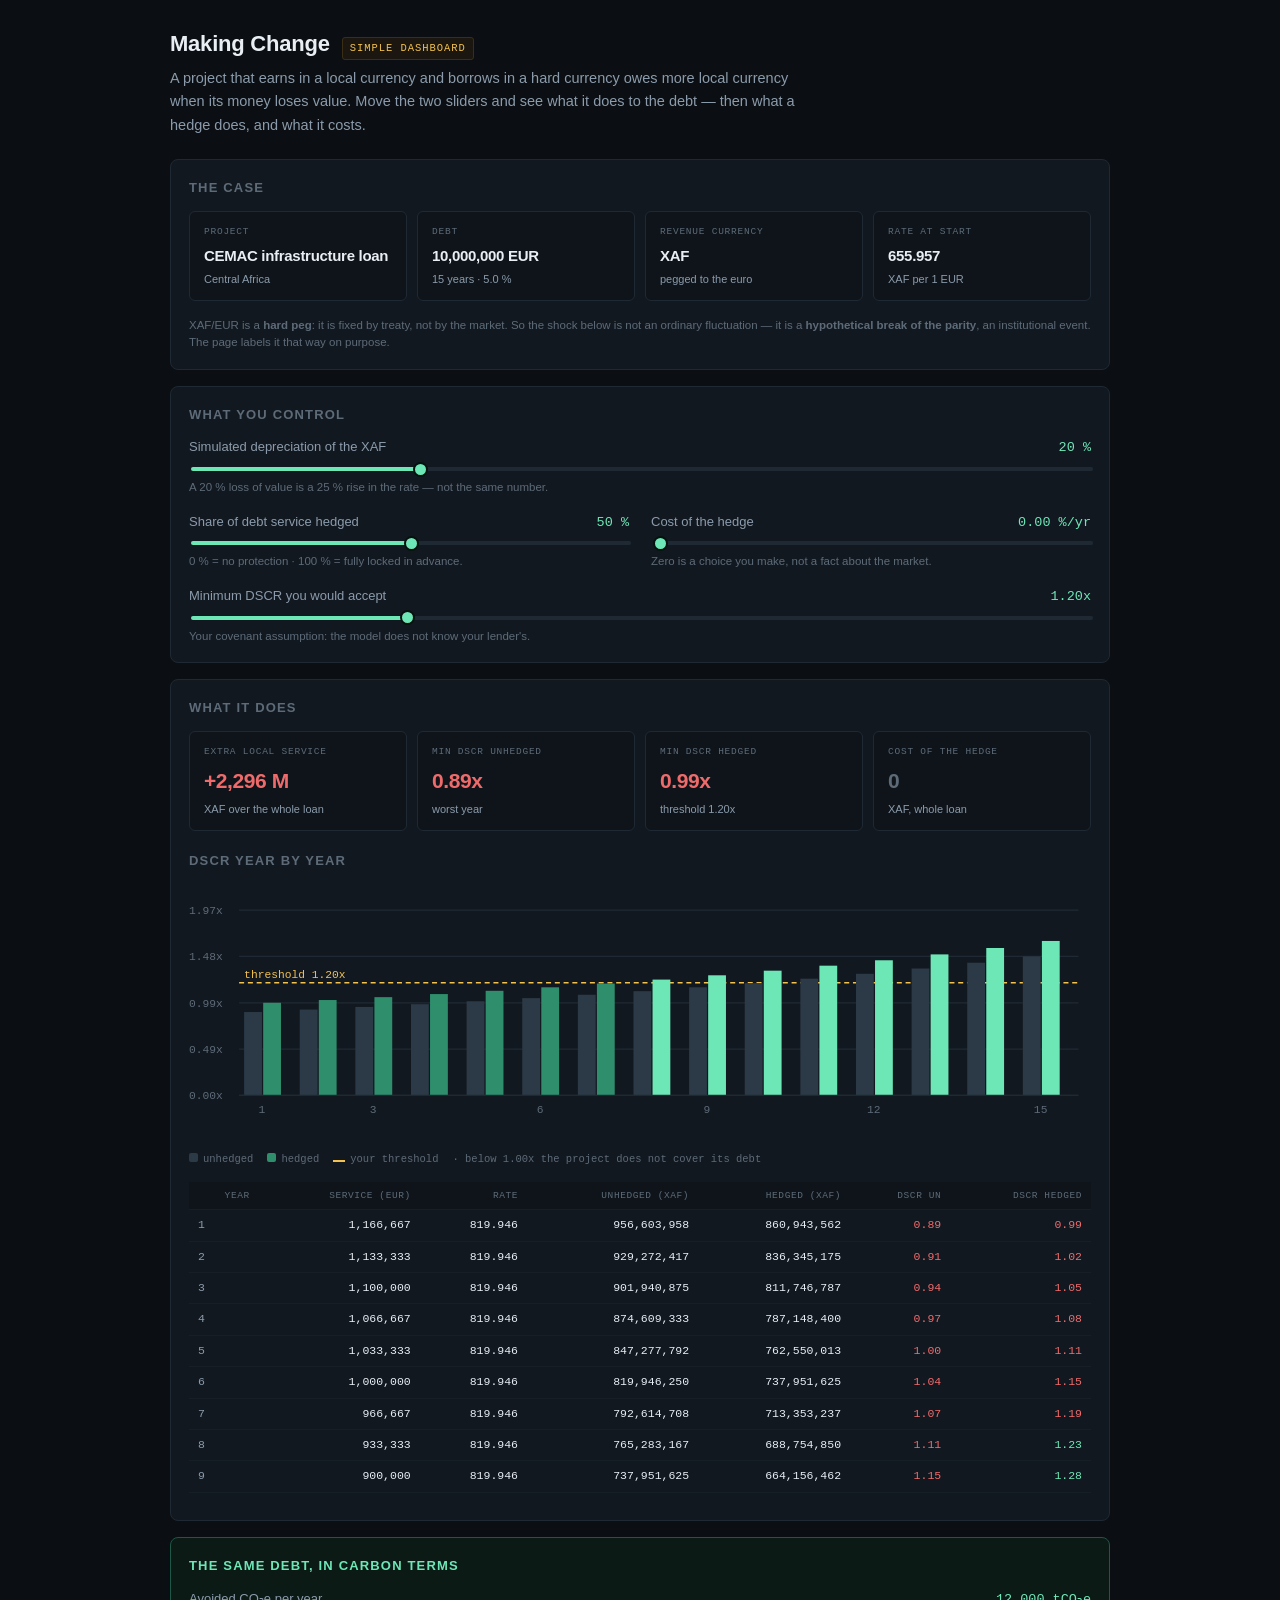
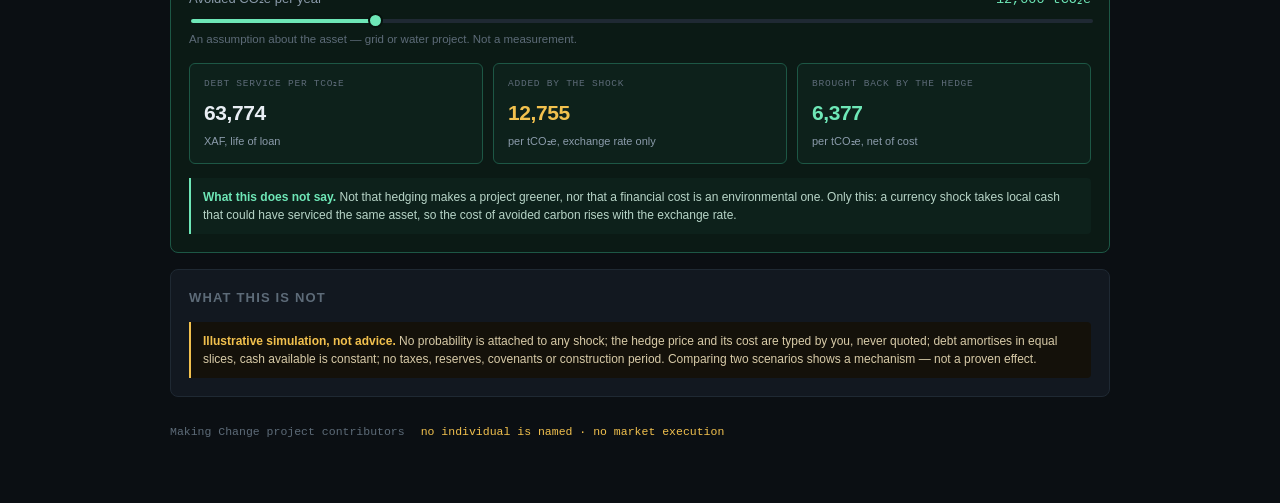
==== simple/index.html @ c2b54c72 "Add one-file HTML dashboard with JS/Python parity tests Co-authored-by: arena-agent <297053741+arena" ====
<!doctype html>
<html lang="en">
<head>
<meta charset="utf-8">
<meta name="viewport" content="width=device-width, initial-scale=1">
<title>Making Change — simple FX dashboard</title>
<style>
  /* One file, no dependency, no build. Dark desk look, mint accent. */
  :root{
    --bg:#0b0f13; --surface:#121820; --line:#1f2933; --ink:#e8eef4;
    --soft:#8b9bab; --dim:#5d6b78; --mint:#6ee7b7; --mint-dim:#2f8f6d;
    --amber:#f2c14e; --red:#ef6b6b; --mono:ui-monospace,SFMono-Regular,Menlo,Consolas,monospace;
  }
  *{box-sizing:border-box}
  body{margin:0;background:var(--bg);color:var(--ink);
    font:15px/1.6 -apple-system,BlinkMacSystemFont,"Segoe UI",Roboto,Helvetica,Arial,sans-serif;
    font-variant-numeric:tabular-nums;padding:26px 18px 60px}
  .wrap{max-width:940px;margin:0 auto}
  header{display:flex;align-items:baseline;gap:12px;flex-wrap:wrap;margin-bottom:6px}
  h1{font-size:22px;margin:0;letter-spacing:-.01em}
  .tag{font-family:var(--mono);font-size:10.5px;letter-spacing:.09em;text-transform:uppercase;
    color:var(--amber);border:1px solid #3a2f14;background:#1b1710;padding:2px 7px;border-radius:3px}
  .lede{color:var(--soft);margin:0 0 22px;max-width:640px;font-size:14.5px}
  h2{font-size:13px;text-transform:uppercase;letter-spacing:.09em;color:var(--dim);
    font-weight:600;margin:0 0 12px}
  .panel{background:var(--surface);border:1px solid var(--line);border-radius:8px;
    padding:18px;margin-bottom:16px}

  /* controls */
  .ctl{display:grid;gap:6px;margin-bottom:16px}
  .ctl .lab{display:flex;justify-content:space-between;align-items:baseline;
    font-size:13px;color:var(--soft)}
  .ctl .val{font-family:var(--mono);color:var(--mint);font-size:13.5px}
  input[type=range]{-webkit-appearance:none;appearance:none;width:100%;height:4px;
    border-radius:9px;background:var(--line);outline:none}
  input[type=range]::-webkit-slider-thumb{-webkit-appearance:none;width:15px;height:15px;
    border-radius:50%;background:var(--mint);border:2px solid #06120d;cursor:pointer}
  input[type=range]::-moz-range-thumb{width:13px;height:13px;border-radius:50%;
    background:var(--mint);border:2px solid #06120d;cursor:pointer}
  .hint{font-size:11.5px;color:var(--dim);line-height:1.45}
  .grid2{display:grid;grid-template-columns:1fr 1fr;gap:0 22px}

  /* kpis */
  .kpis{display:grid;grid-template-columns:repeat(auto-fit,minmax(150px,1fr));gap:10px}
  .kpi{background:#0e141a;border:1px solid var(--line);border-radius:6px;padding:12px 14px}
  .kpi dt{font-family:var(--mono);font-size:9.5px;letter-spacing:.08em;text-transform:uppercase;
    color:var(--dim);margin-bottom:5px}
  .kpi dd{margin:0;font-size:21px;font-weight:600;letter-spacing:-.02em}
  .kpi small{display:block;margin-top:3px;font-size:11px;color:var(--soft)}
  .good{color:var(--mint)} .warn{color:var(--amber)} .bad{color:var(--red)} .mute{color:var(--dim)}

  /* chart */
  .chart{width:100%;height:auto;display:block}
  .chart .gl{stroke:var(--line)}
  .chart .thr{stroke:var(--amber);stroke-width:1.2;stroke-dasharray:4 3}
  .chart .tlab{fill:var(--amber);font-size:9px;font-family:var(--mono)}
  .chart .un{fill:#2c3a47}
  .chart .hg{fill:var(--mint-dim)}
  .chart .hg.hot{fill:var(--mint)}
  .chart .xl{fill:var(--dim);font-size:9px;font-family:var(--mono);text-anchor:middle}
  .chart .yl{fill:var(--dim);font-size:9px;font-family:var(--mono)}
  .legend{display:flex;gap:14px;flex-wrap:wrap;font-family:var(--mono);
    font-size:10.5px;color:var(--dim);margin-top:8px}
  .legend i{display:inline-block;width:9px;height:9px;border-radius:2px;margin-right:5px}
  .legend .i-un{background:#2c3a47}
  .legend .i-hg{background:var(--mint-dim)}
  .legend .i-thr{height:0;width:12px;border-top:2px dashed var(--amber);border-radius:0}

  /* table */
  .scroll{overflow-x:auto}
  table{border-collapse:collapse;width:100%;font-family:var(--mono);font-size:11.5px}
  th,td{padding:6px 9px;text-align:right;border-bottom:1px solid #161e26;white-space:nowrap}
  thead th{font-size:9.5px;letter-spacing:.06em;text-transform:uppercase;color:var(--dim);
    font-weight:500;background:#0e141a}
  tbody th{text-align:left;color:var(--soft);font-weight:400}
  td.ok{color:var(--mint)} td.ko{color:var(--red)}

  /* green block */
  .green{border-color:#1d5745;background:#0b1a15}
  .green h2{color:var(--mint)}
  .green .kpi{background:#0d211b;border-color:#1d5745}
  .note{border-left:2px solid var(--mint);background:#0d211b;color:#b8d5c8;
    padding:10px 12px;border-radius:0 4px 4px 0;font-size:12px;line-height:1.5;margin-top:14px}
  .note strong{color:var(--mint)}
  .warnbox{border-left:2px solid var(--amber);background:#14110a;color:#d8cba8;
    padding:10px 12px;border-radius:0 4px 4px 0;font-size:12px;line-height:1.5;margin-top:14px}
  .warnbox strong{color:var(--amber)}

  /* sim toggle */
  .seg{display:inline-flex;border:1px solid var(--line);border-radius:4px;overflow:hidden;
    margin-bottom:14px}
  .seg button{background:#0e141a;color:var(--soft);border:0;padding:6px 11px;
    font-family:var(--mono);font-size:10.5px;letter-spacing:.05em;cursor:pointer}
  .seg button.on{background:#1d5745;color:var(--mint)}
  .seg button+button{border-left:1px solid var(--line)}

  pre{background:#080b0e;border:1px solid var(--line);border-radius:6px;padding:12px;
    overflow-x:auto;font-family:var(--mono);font-size:11px;color:#c8d4de;margin:12px 0 0}
  footer{color:var(--dim);font-size:11.5px;font-family:var(--mono);margin-top:26px;
    display:flex;gap:16px;flex-wrap:wrap}
  footer .d{color:var(--amber)}
  @media(max-width:640px){.grid2{grid-template-columns:1fr}}
</style>
</head>
<body>
<div class="wrap">

  <header>
    <h1>Making Change</h1>
    <span class="tag">simple dashboard</span>
  </header>
  <p class="lede">
    A project that earns in a local currency and borrows in a hard currency owes
    more local currency when its money loses value. Move the two sliders and see
    what it does to the debt — then what a hedge does, and what it costs.
  </p>

  <!-- ─────────── the case ─────────── -->
  <section class="panel">
    <h2>The case</h2>
    <div class="kpis" style="margin-bottom:16px">
      <div class="kpi"><dt>Project</dt><dd style="font-size:15px">CEMAC infrastructure loan</dd><small>Central Africa</small></div>
      <div class="kpi"><dt>Debt</dt><dd style="font-size:15px">10,000,000 EUR</dd><small id="c-mat">15 years · 5.0 %</small></div>
      <div class="kpi"><dt>Revenue currency</dt><dd style="font-size:15px">XAF</dd><small>pegged to the euro</small></div>
      <div class="kpi"><dt>Rate at start</dt><dd style="font-size:15px">655.957</dd><small>XAF per 1 EUR</small></div>
    </div>
    <p class="hint" style="margin:0">
      XAF/EUR is a <b>hard peg</b>: it is fixed by treaty, not by the market. So the
      shock below is not an ordinary fluctuation — it is a <b>hypothetical break of
      the parity</b>, an institutional event. The page labels it that way on purpose.
    </p>
  </section>

  <!-- ─────────── controls ─────────── -->
  <section class="panel">
    <h2>What you control</h2>

    <div class="ctl">
      <div class="lab">
        <span>Simulated depreciation of the XAF</span>
        <span class="val"><span id="shock-val">20</span> %</span>
      </div>
      <input id="shock" type="range" min="0" max="80" step="1" value="20" aria-label="shock">
      <div class="hint">A 20 % loss of value is a 25 % rise in the rate — not the same number.</div>
    </div>

    <div class="grid2">
      <div class="ctl">
        <div class="lab">
          <span>Share of debt service hedged</span>
          <span class="val"><span id="cov-val">50</span> %</span>
        </div>
        <input id="cov" type="range" min="0" max="100" step="5" value="50" aria-label="coverage">
        <div class="hint">0 % = no protection · 100 % = fully locked in advance.</div>
      </div>

      <div class="ctl">
        <div class="lab">
          <span>Cost of the hedge</span>
          <span class="val"><span id="cost-val">0.00</span> %/yr</span>
        </div>
        <input id="cost" type="range" min="0" max="5" step="0.25" value="0" aria-label="cost">
        <div class="hint">Zero is a choice you make, not a fact about the market.</div>
      </div>
    </div>

    <div class="ctl" style="margin-bottom:0">
      <div class="lab">
        <span>Minimum DSCR you would accept</span>
        <span class="val"><span id="thr-val">1.20</span>x</span>
      </div>
      <input id="thr" type="range" min="0.8" max="2.5" step="0.05" value="1.2" aria-label="threshold">
      <div class="hint">Your covenant assumption: the model does not know your lender's.</div>
    </div>
  </section>

  <!-- ─────────── kpis ─────────── -->
  <section class="panel">
    <h2>What it does</h2>
    <div class="kpis">
      <div class="kpi">
        <dt>Extra local service</dt>
        <dd class="bad" id="k-extra">—</dd>
        <small id="k-extra-sub">XAF over the whole loan</small>
      </div>
      <div class="kpi">
        <dt>Min DSCR unhedged</dt>
        <dd id="k-dscr-un">—</dd>
        <small>worst year</small>
      </div>
      <div class="kpi">
        <dt>Min DSCR hedged</dt>
        <dd id="k-dscr-hg">—</dd>
        <small id="k-dscr-sub">threshold 1.20x</small>
      </div>
      <div class="kpi">
        <dt>Cost of the hedge</dt>
        <dd class="warn" id="k-cost">—</dd>
        <small>XAF, whole loan</small>
      </div>
    </div>

    <div style="margin-top:20px">
      <h2 style="margin-bottom:8px">DSCR year by year</h2>
      <svg class="chart" id="chart" viewBox="0 0 720 210" role="img"
           aria-label="Minimum DSCR per year, hedged and unhedged">
        <g id="chart-inner"></g>
      </svg>
      <div class="legend">
        <span><i class="i-un"></i>unhedged</span>
        <span><i class="i-hg"></i>hedged</span>
        <span><i class="i-thr"></i>your threshold</span>
        <span>· below 1.00x the project does not cover its debt</span>
      </div>
    </div>

    <div class="scroll" style="margin-top:14px;max-height:320px;overflow-y:auto">
      <table id="table">
        <thead><tr>
          <th>Year</th><th>Service (EUR)</th><th>Rate</th>
          <th>Unhedged (XAF)</th><th>Hedged (XAF)</th><th>DSCR un</th><th>DSCR hedged</th>
        </tr></thead>
        <tbody></tbody>
      </table>
    </div>
  </section>

  <!-- ─────────── green ─────────── -->
  <section class="panel green">
    <h2>The same debt, in carbon terms</h2>
    <div class="ctl">
      <div class="lab">
        <span>Avoided CO₂e per year</span>
        <span class="val"><span id="co2-val">12,000</span> tCO₂e</span>
      </div>
      <input id="co2" type="range" min="0" max="60000" step="1000" value="12000" aria-label="co2e">
      <div class="hint">An assumption about the asset — grid or water project. Not a measurement.</div>
    </div>

    <div class="kpis">
      <div class="kpi">
        <dt>Debt service per tCO₂e</dt>
        <dd id="g-service">—</dd>
        <small>XAF, life of loan</small>
      </div>
      <div class="kpi">
        <dt>Added by the shock</dt>
        <dd class="warn" id="g-shock">—</dd>
        <small>per tCO₂e, exchange rate only</small>
      </div>
      <div class="kpi">
        <dt>Brought back by the hedge</dt>
        <dd class="good" id="g-hedge">—</dd>
        <small>per tCO₂e, net of cost</small>
      </div>
    </div>

    <div class="note">
      <strong>What this does not say.</strong> Not that hedging makes a project greener,
      nor that a financial cost is an environmental one. Only this: a currency shock takes
      local cash that could have serviced the same asset, so the cost of avoided carbon
      rises with the exchange rate.
    </div>
  </section>

  <!-- ─────────── limits ─────────── -->
  <section class="panel">
    <h2>What this is not</h2>
    <div class="warnbox">
      <strong>Illustrative simulation, not advice.</strong> No probability is attached to
      any shock; the hedge price and its cost are typed by you, never quoted; debt amortises
      in equal slices, cash available is constant; no taxes, reserves, covenants or
      construction period. Comparing two scenarios shows a mechanism — not a proven effect.
    </div>
  </section>

  <footer>
    <span>Making Change project contributors</span>
    <span class="d">no individual is named · no market execution</span>
  </footer>
</div>

<script>
"use strict";

/* ───────────────────────── the model ─────────────────────────
   Mirrors model.py exactly. Kept in 20 readable lines so a reader can
   check it against the Python engine (tests/test_simple.py asserts parity).
   Rate convention: local units per 1 unit of debt currency. A depreciation d
   means the local currency loses d of its value, so the rate becomes S/(1-d).
   ───────────────────────────────────────────────────────────── */
const CASE = {
  principal: 10e6,     // EUR
  years: 15,
  interest: 0.05,      // per year, on the opening balance
  rate: 655.957,       // XAF per EUR at start
  cfads: 850e6         // XAF available for debt service per year, constant
};

function simulate(shock, coverage, costRate, forward) {
  const rateStressed = CASE.rate / (1 - shock);
  const principalSlice = CASE.principal / CASE.years;
  const rows = [];
  for (let year = 1; year <= CASE.years; year++) {
    const opening = CASE.principal - (year - 1) * principalSlice;
    const interest = opening * CASE.interest;
    const service = principalSlice + interest;          // in EUR
    const uncovered = service * rateStressed;           // XAF
    const cost = service * coverage * forward * costRate;
    const hedged = service * ((1 - coverage) * rateStressed + coverage * forward) + cost;
    rows.push({
      year, service, rateStressed, uncovered, hedged, cost,
      dscrUn: CASE.cfads / uncovered,
      dscrHg: CASE.cfads / hedged
    });
  }
  return rows;
}

/* ───────────────────────── formatting ───────────────────────── */
const fmt = (n, d) => n.toLocaleString("en-US", {minimumFractionDigits: d || 0, maximumFractionDigits: d || 0});
const millions = n => (n / 1e6).toLocaleString("en-US", {maximumFractionDigits: 0}) + " M";
const dscr = n => n.toFixed(2) + "x";

/* ───────────────────────── render ───────────────────────── */
const el = id => document.getElementById(id);

function readInputs() {
  return {
    shock: +el("shock").value / 100,
    coverage: +el("cov").value / 100,
    cost: +el("cost").value / 100,
    threshold: +el("thr").value,
    co2: +el("co2").value
  };
}

function paintRange(input) {
  const min = +input.min, max = +input.max;
  const pct = ((+input.value - min) / (max - min)) * 100;
  input.style.background =
    "linear-gradient(to right,var(--mint) 0%,var(--mint) " + pct +
    "%,var(--line) " + pct + "%,var(--line) 100%)";
}

function render() {
  const i = readInputs();

  // labels
  el("shock-val").textContent = Math.round(i.shock * 100);
  el("cov-val").textContent = Math.round(i.coverage * 100);
  el("cost-val").textContent = (i.cost * 100).toFixed(2);
  el("thr-val").textContent = i.threshold.toFixed(2);
  el("co2-val").textContent = fmt(i.co2);
  document.querySelectorAll("input[type=range]").forEach(paintRange);

  // engine: the explicit hedge is the forward rate at spot (a flat forward,
  // stated in the text below the KPIs)
  const forward = CASE.rate;
  const rows = simulate(i.shock, i.coverage, i.cost, forward);

  const minUn = Math.min(...rows.map(r => r.dscrUn));
  const minHg = Math.min(...rows.map(r => r.dscrHg));
  const serviceUn = rows.reduce((a, r) => a + r.uncovered, 0);
  const serviceHg = rows.reduce((a, r) => a + r.hedged, 0);
  const cost = rows.reduce((a, r) => a + r.cost, 0);
  const noShock = simulate(0, 0, 0, forward).reduce((a, r) => a + r.uncovered, 0);
  const extra = serviceUn - noShock;

  el("k-extra").textContent = "+" + millions(extra);
  el("k-dscr-un").textContent = dscr(minUn);
  el("k-dscr-un").className = minUn < i.threshold ? "bad" : "good";
  el("k-dscr-hg").textContent = dscr(minHg);
  el("k-dscr-hg").className = minHg < i.threshold ? "bad" : "good";
  el("k-dscr-sub").textContent = "threshold " + i.threshold.toFixed(2) + "x";
  el("k-cost").textContent = cost > 0 ? millions(cost) : "0";
  el("k-cost").className = cost > 0 ? "warn" : "mute";

  drawChart(rows, i.threshold);

  // table
  el("table").querySelector("tbody").innerHTML = rows.map(r => `
    <tr>
      <th>${r.year}</th>
      <td>${fmt(r.service)}</td>
      <td>${r.rateStressed.toFixed(3)}</td>
      <td>${fmt(r.uncovered)}</td>
      <td>${fmt(r.hedged)}</td>
      <td class="${r.dscrUn < i.threshold ? "ko" : "ok"}">${r.dscrUn.toFixed(2)}</td>
      <td class="${r.dscrHg < i.threshold ? "ko" : "ok"}">${r.dscrHg.toFixed(2)}</td>
    </tr>`).join("");

  // green
  const totalCo2 = i.co2 * CASE.years;
  el("g-service").textContent = totalCo2 ? fmt(serviceUn / totalCo2) : "—";
  el("g-shock").textContent = totalCo2 ? fmt(extra / totalCo2) : "—";
  const saving = Math.max(serviceUn - serviceHg, 0);
  el("g-hedge").textContent = totalCo2 ? fmt(saving / totalCo2) : "—";
}

/* SVG chart, hand-drawn: two bars per year, plus the threshold line. */
function drawChart(rows, threshold) {
  const W = 720, H = 210, left = 40, base = 172, h = 148;
  const slot = (W - left - 14) / rows.length;
  const values = rows.flatMap(r => [r.dscrUn, r.dscrHg]);
  const max = Math.max(...values, threshold) * 1.2;

  let s = "";
  [0, .25, .5, .75, 1].forEach(f => {
    const y = base - f * h;
    s += `<line class="gl" x1="${left}" x2="${W - 10}" y1="${y}" y2="${y}"/>`;
    s += `<text class="yl" x="0" y="${y + 3}">${(f * max).toFixed(2)}x</text>`;
  });

  const yThr = base - (threshold / max) * h;
  s += `<line class="thr" x1="${left}" x2="${W - 10}" y1="${yThr}" y2="${yThr}"/>`;
  s += `<text class="tlab" x="${left + 4}" y="${yThr - 4}">threshold ${threshold.toFixed(2)}x</text>`;

  rows.forEach((r, idx) => {
    const x = left + 4 + idx * slot;
    const bw = Math.max(slot * 0.32, 5);
    const yUn = base - (r.dscrUn / max) * h;
    const yHg = base - (r.dscrHg / max) * h;
    s += `<rect class="un" x="${x}" y="${yUn}" width="${bw}" height="${base - yUn}"/>`;
    s += `<rect class="hg ${r.dscrHg >= threshold ? "hot" : ""}" x="${x + bw + 1}" y="${yHg}" width="${bw}" height="${base - yHg}"/>`;
    if (idx === 0 || idx === rows.length - 1 || (idx + 1) % 3 === 0) {
      s += `<text class="xl" x="${x + bw}" y="${base + 14}">${r.year}</text>`;
    }
  });
  s += `<line class="gl" x1="${left}" x2="${W - 10}" y1="${base}" y2="${base}"/>`;
  el("chart-inner").innerHTML = s;
}

/* wire the sliders */
["shock", "cov", "cost", "thr", "co2"].forEach(id => {
  el(id).addEventListener("input", render);
});
render();

/* expose the engine for a one-line check in the console or from Node */
if (typeof window !== "undefined") window.mcSimulate = simulate;
</script>
</body>
</html>
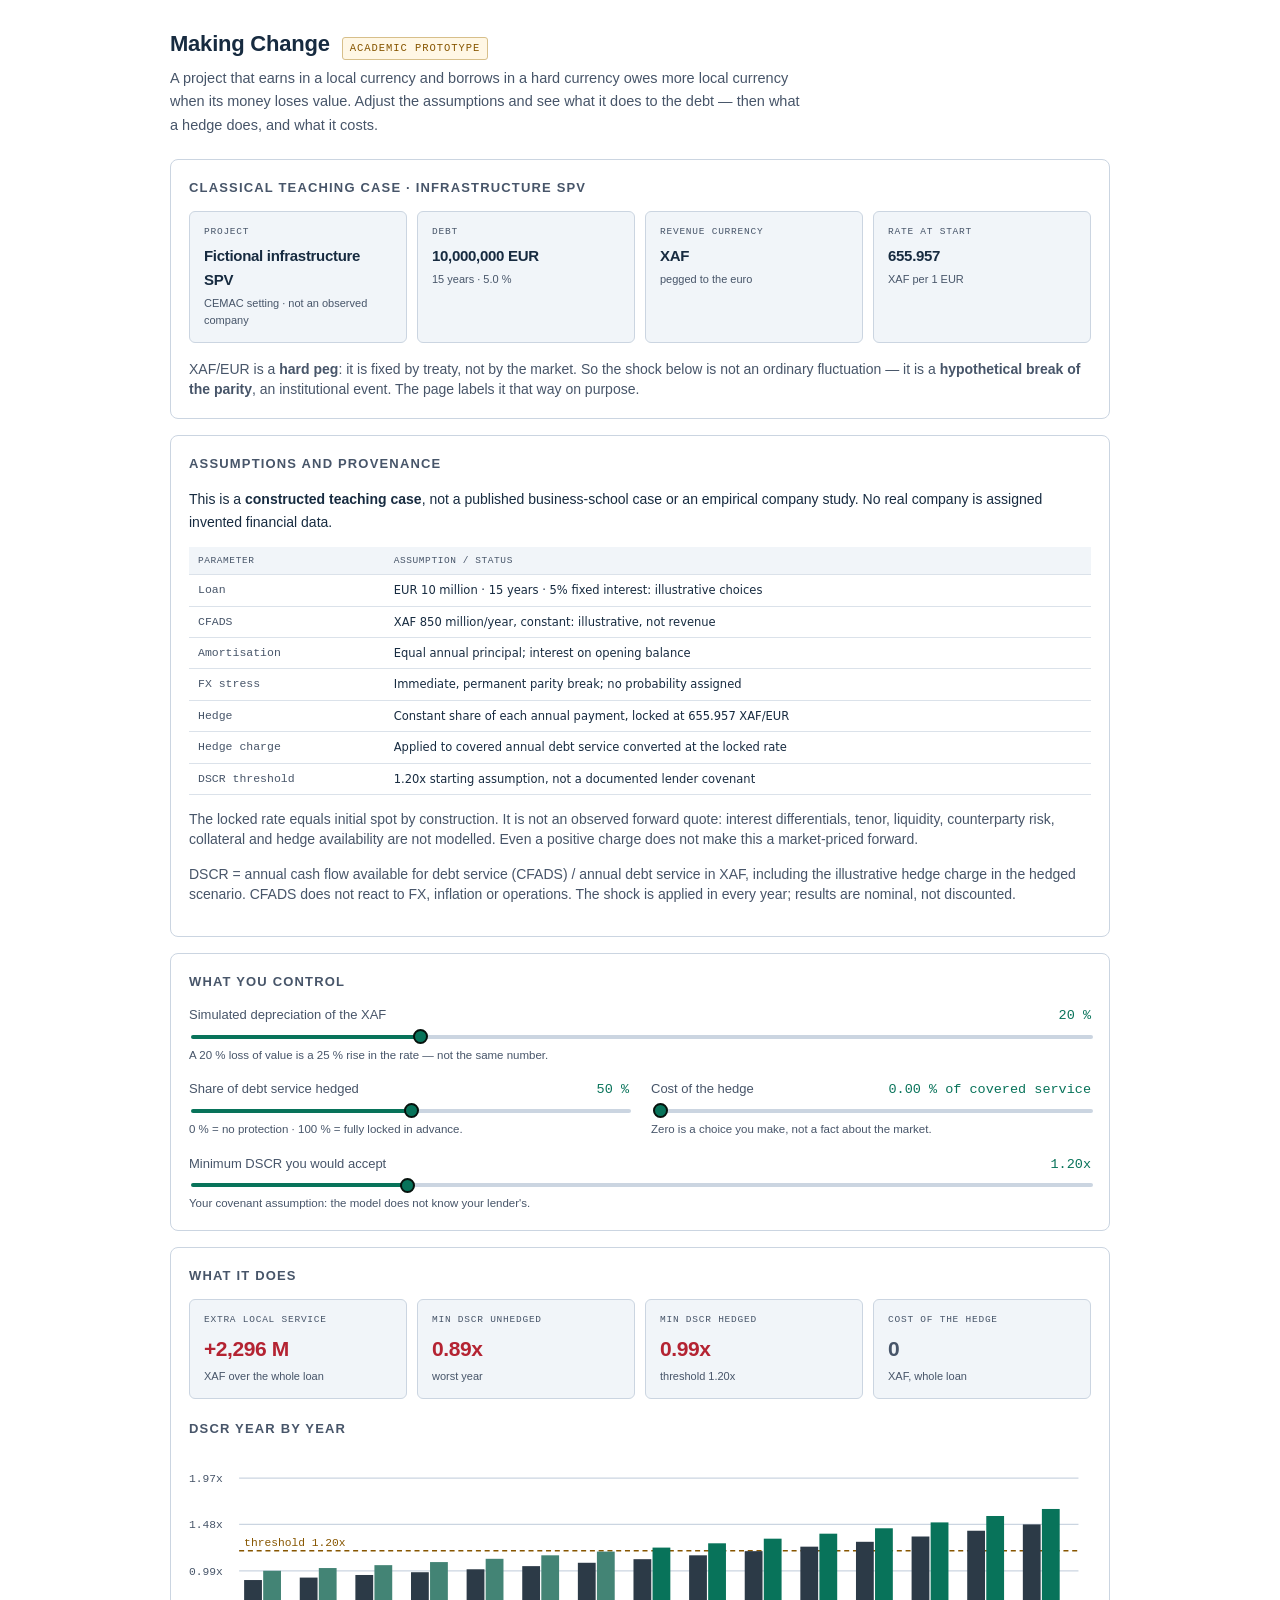
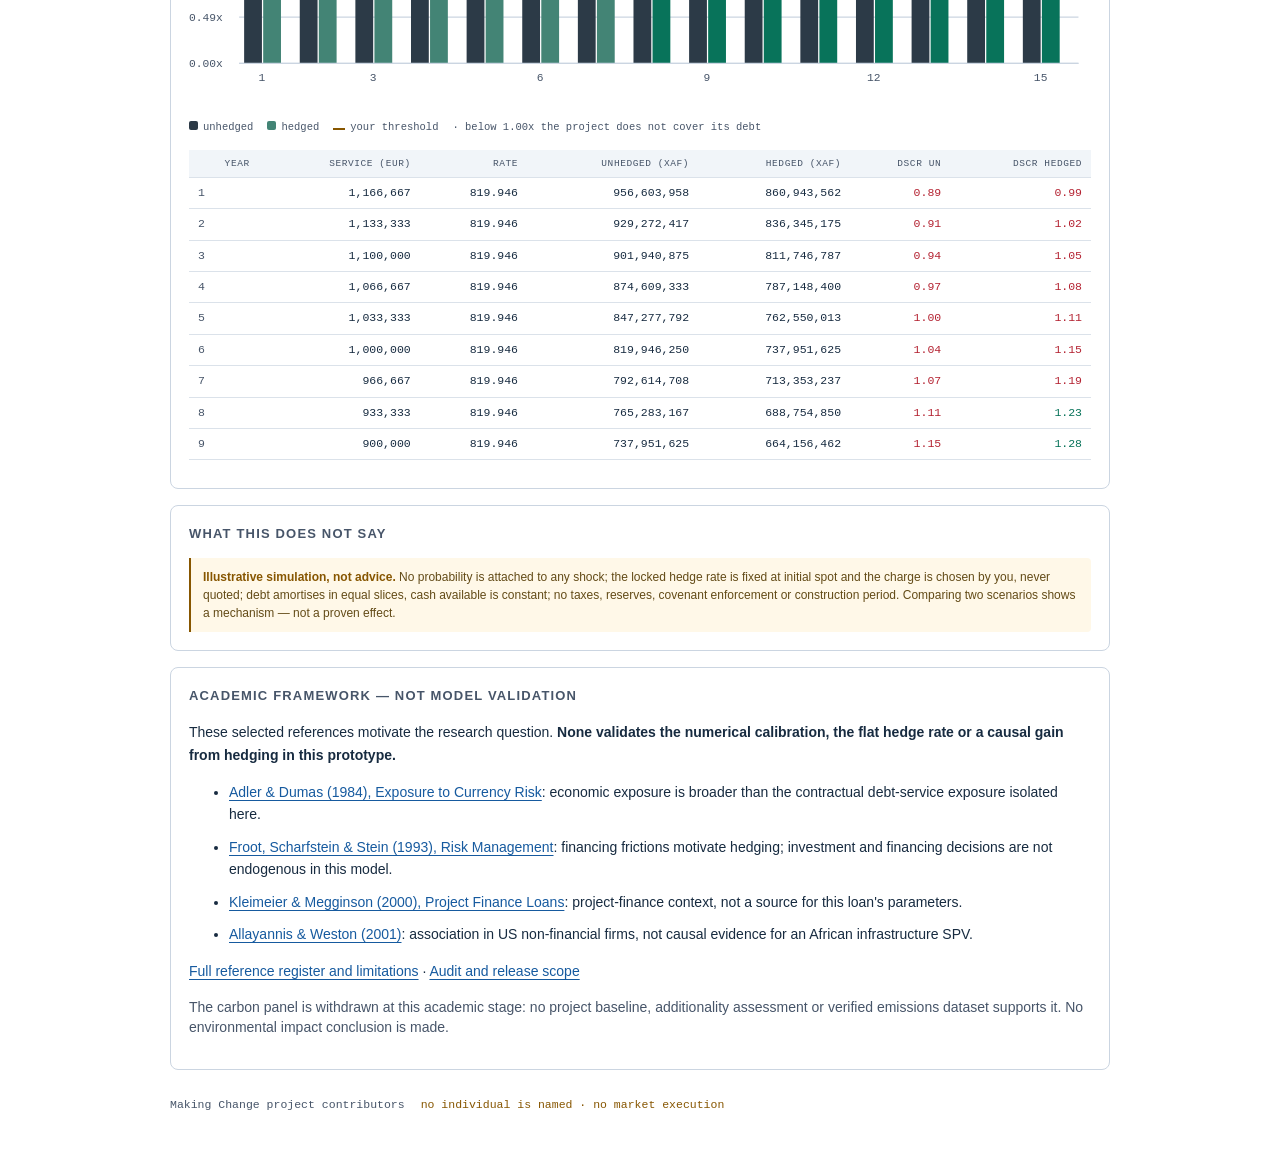
==== commit 7f1564df: "Clarify academic assumptions and adopt white dashboard theme Co-authored-by: arena-agent <297053741+" ====
--- a/simple/index.html
+++ b/simple/index.html
@@ -3,13 +3,13 @@
 <head>
 <meta charset="utf-8">
 <meta name="viewport" content="width=device-width, initial-scale=1">
-<title>Making Change — simple FX dashboard</title>
+<title>Making Change — Academic FX laboratory</title>
 <style>
-  /* One file, no dependency, no build. Dark desk look, mint accent. */
+/* One file, no dependency, no build. White academic interface, restrained teal accent. */
   :root{
-    --bg:#0b0f13; --surface:#121820; --line:#1f2933; --ink:#e8eef4;
-    --soft:#8b9bab; --dim:#5d6b78; --mint:#6ee7b7; --mint-dim:#2f8f6d;
-    --amber:#f2c14e; --red:#ef6b6b; --mono:ui-monospace,SFMono-Regular,Menlo,Consolas,monospace;
+    --bg:#ffffff; --surface:#ffffff; --line:#cbd5e1; --ink:#172b40;
+    --soft:#475569; --dim:#475569; --mint:#08735a; --mint-dim:#438475;
+    --amber:#875600; --red:#b42332; --mono:ui-monospace,SFMono-Regular,Menlo,Consolas,monospace;
   }
   *{box-sizing:border-box}
   body{margin:0;background:var(--bg);color:var(--ink);
@@ -19,7 +19,7 @@
   header{display:flex;align-items:baseline;gap:12px;flex-wrap:wrap;margin-bottom:6px}
   h1{font-size:22px;margin:0;letter-spacing:-.01em}
   .tag{font-family:var(--mono);font-size:10.5px;letter-spacing:.09em;text-transform:uppercase;
-    color:var(--amber);border:1px solid #3a2f14;background:#1b1710;padding:2px 7px;border-radius:3px}
+    color:var(--amber);border:1px solid #d7bf8a;background:#fff7e5;padding:2px 7px;border-radius:3px}
   .lede{color:var(--soft);margin:0 0 22px;max-width:640px;font-size:14.5px}
   h2{font-size:13px;text-transform:uppercase;letter-spacing:.09em;color:var(--dim);
     font-weight:600;margin:0 0 12px}
@@ -42,7 +42,7 @@
 
   /* kpis */
   .kpis{display:grid;grid-template-columns:repeat(auto-fit,minmax(150px,1fr));gap:10px}
-  .kpi{background:#0e141a;border:1px solid var(--line);border-radius:6px;padding:12px 14px}
+  .kpi{background:#f1f5f9;border:1px solid var(--line);border-radius:6px;padding:12px 14px}
   .kpi dt{font-family:var(--mono);font-size:9.5px;letter-spacing:.08em;text-transform:uppercase;
     color:var(--dim);margin-bottom:5px}
   .kpi dd{margin:0;font-size:21px;font-weight:600;letter-spacing:-.02em}
@@ -69,9 +69,9 @@
   /* table */
   .scroll{overflow-x:auto}
   table{border-collapse:collapse;width:100%;font-family:var(--mono);font-size:11.5px}
-  th,td{padding:6px 9px;text-align:right;border-bottom:1px solid #161e26;white-space:nowrap}
+  th,td{padding:6px 9px;text-align:right;border-bottom:1px solid #dbe2ea;white-space:nowrap}
   thead th{font-size:9.5px;letter-spacing:.06em;text-transform:uppercase;color:var(--dim);
-    font-weight:500;background:#0e141a}
+    font-weight:500;background:#f1f5f9}
   tbody th{text-align:left;color:var(--soft);font-weight:400}
   td.ok{color:var(--mint)} td.ko{color:var(--red)}
 
@@ -82,14 +82,14 @@
   .note{border-left:2px solid var(--mint);background:#0d211b;color:#b8d5c8;
     padding:10px 12px;border-radius:0 4px 4px 0;font-size:12px;line-height:1.5;margin-top:14px}
   .note strong{color:var(--mint)}
-  .warnbox{border-left:2px solid var(--amber);background:#14110a;color:#d8cba8;
+  .warnbox{border-left:2px solid var(--amber);background:#fff8e8;color:#634b17;
     padding:10px 12px;border-radius:0 4px 4px 0;font-size:12px;line-height:1.5;margin-top:14px}
   .warnbox strong{color:var(--amber)}
 
   /* sim toggle */
   .seg{display:inline-flex;border:1px solid var(--line);border-radius:4px;overflow:hidden;
     margin-bottom:14px}
-  .seg button{background:#0e141a;color:var(--soft);border:0;padding:6px 11px;
+  .seg button{background:#f1f5f9;color:var(--soft);border:0;padding:6px 11px;
     font-family:var(--mono);font-size:10.5px;letter-spacing:.05em;cursor:pointer}
   .seg button.on{background:#1d5745;color:var(--mint)}
   .seg button+button{border-left:1px solid var(--line)}
@@ -100,6 +100,13 @@
     display:flex;gap:16px;flex-wrap:wrap}
   footer .d{color:var(--amber)}
   @media(max-width:640px){.grid2{grid-template-columns:1fr}}
+
+a{color:#165a9f;text-underline-offset:3px} a:focus-visible,input:focus-visible{outline:3px solid #165a9f;outline-offset:4px}
+.panel p,.panel li{font-size:14px} li{margin-bottom:10px}
+[aria-label="Assumption register"] td{white-space:normal;text-align:left;font-family:system-ui,sans-serif}
+[aria-label="Assumption register"] th{text-align:left;white-space:normal}
+@media print{body{padding:0}.panel{break-inside:avoid}input{display:none}}
+
 </style>
 </head>
 <body>
@@ -107,19 +114,19 @@
 
   <header>
     <h1>Making Change</h1>
-    <span class="tag">simple dashboard</span>
+    <span class="tag">academic prototype</span>
   </header>
   <p class="lede">
     A project that earns in a local currency and borrows in a hard currency owes
-    more local currency when its money loses value. Move the two sliders and see
+    more local currency when its money loses value. Adjust the assumptions and see
     what it does to the debt — then what a hedge does, and what it costs.
   </p>
 
   <!-- ─────────── the case ─────────── -->
   <section class="panel">
-    <h2>The case</h2>
+    <h2>Classical teaching case · infrastructure SPV</h2>
     <div class="kpis" style="margin-bottom:16px">
-      <div class="kpi"><dt>Project</dt><dd style="font-size:15px">CEMAC infrastructure loan</dd><small>Central Africa</small></div>
+      <div class="kpi"><dt>Project</dt><dd style="font-size:15px">Fictional infrastructure SPV</dd><small>CEMAC setting · not an observed company</small></div>
       <div class="kpi"><dt>Debt</dt><dd style="font-size:15px">10,000,000 EUR</dd><small id="c-mat">15 years · 5.0 %</small></div>
       <div class="kpi"><dt>Revenue currency</dt><dd style="font-size:15px">XAF</dd><small>pegged to the euro</small></div>
       <div class="kpi"><dt>Rate at start</dt><dd style="font-size:15px">655.957</dd><small>XAF per 1 EUR</small></div>
@@ -129,6 +136,22 @@
       shock below is not an ordinary fluctuation — it is a <b>hypothetical break of
       the parity</b>, an institutional event. The page labels it that way on purpose.
     </p>
+  </section>
+
+  <section class="panel" aria-labelledby="assumptions-title">
+    <h2 id="assumptions-title">Assumptions and provenance</h2>
+    <p>This is a <strong>constructed teaching case</strong>, not a published business-school case or an empirical company study. No real company is assigned invented financial data.</p>
+    <table aria-label="Assumption register"><thead><tr><th>Parameter</th><th>Assumption / status</th></tr></thead><tbody>
+      <tr><th>Loan</th><td>EUR 10 million · 15 years · 5% fixed interest: illustrative choices</td></tr>
+      <tr><th>CFADS</th><td>XAF 850 million/year, constant: illustrative, not revenue</td></tr>
+      <tr><th>Amortisation</th><td>Equal annual principal; interest on opening balance</td></tr>
+      <tr><th>FX stress</th><td>Immediate, permanent parity break; no probability assigned</td></tr>
+      <tr><th>Hedge</th><td>Constant share of each annual payment, locked at 655.957 XAF/EUR</td></tr>
+      <tr><th>Hedge charge</th><td>Applied to covered annual debt service converted at the locked rate</td></tr>
+      <tr><th>DSCR threshold</th><td>1.20x starting assumption, not a documented lender covenant</td></tr>
+    </tbody></table>
+    <p class="hint">The locked rate equals initial spot by construction. It is not an observed forward quote: interest differentials, tenor, liquidity, counterparty risk, collateral and hedge availability are not modelled. Even a positive charge does not make this a market-priced forward.</p>
+    <p class="hint">DSCR = annual cash flow available for debt service (CFADS) / annual debt service in XAF, including the illustrative hedge charge in the hedged scenario. CFADS does not react to FX, inflation or operations. The shock is applied in every year; results are nominal, not discounted.</p>
   </section>
 
   <!-- ─────────── controls ─────────── -->
@@ -157,7 +180,7 @@
       <div class="ctl">
         <div class="lab">
           <span>Cost of the hedge</span>
-          <span class="val"><span id="cost-val">0.00</span> %/yr</span>
+          <span class="val"><span id="cost-val">0.00</span> % of covered service</span>
         </div>
         <input id="cost" type="range" min="0" max="5" step="0.25" value="0" aria-label="cost">
         <div class="hint">Zero is a choice you make, not a fact about the market.</div>
@@ -225,53 +248,28 @@
     </div>
   </section>
 
-  <!-- ─────────── green ─────────── -->
-  <section class="panel green">
-    <h2>The same debt, in carbon terms</h2>
-    <div class="ctl">
-      <div class="lab">
-        <span>Avoided CO₂e per year</span>
-        <span class="val"><span id="co2-val">12,000</span> tCO₂e</span>
-      </div>
-      <input id="co2" type="range" min="0" max="60000" step="1000" value="12000" aria-label="co2e">
-      <div class="hint">An assumption about the asset — grid or water project. Not a measurement.</div>
-    </div>
-
-    <div class="kpis">
-      <div class="kpi">
-        <dt>Debt service per tCO₂e</dt>
-        <dd id="g-service">—</dd>
-        <small>XAF, life of loan</small>
-      </div>
-      <div class="kpi">
-        <dt>Added by the shock</dt>
-        <dd class="warn" id="g-shock">—</dd>
-        <small>per tCO₂e, exchange rate only</small>
-      </div>
-      <div class="kpi">
-        <dt>Brought back by the hedge</dt>
-        <dd class="good" id="g-hedge">—</dd>
-        <small>per tCO₂e, net of cost</small>
-      </div>
-    </div>
-
-    <div class="note">
-      <strong>What this does not say.</strong> Not that hedging makes a project greener,
-      nor that a financial cost is an environmental one. Only this: a currency shock takes
-      local cash that could have serviced the same asset, so the cost of avoided carbon
-      rises with the exchange rate.
-    </div>
-  </section>
-
   <!-- ─────────── limits ─────────── -->
   <section class="panel">
-    <h2>What this is not</h2>
+    <h2>What this does not say</h2>
     <div class="warnbox">
       <strong>Illustrative simulation, not advice.</strong> No probability is attached to
-      any shock; the hedge price and its cost are typed by you, never quoted; debt amortises
-      in equal slices, cash available is constant; no taxes, reserves, covenants or
+      any shock; the locked hedge rate is fixed at initial spot and the charge is chosen by you, never quoted; debt amortises
+      in equal slices, cash available is constant; no taxes, reserves, covenant enforcement or
       construction period. Comparing two scenarios shows a mechanism — not a proven effect.
     </div>
+  </section>
+
+  <section class="panel" id="references">
+    <h2>Academic framework — not model validation</h2>
+    <p>These selected references motivate the research question. <strong>None validates the numerical calibration, the flat hedge rate or a causal gain from hedging in this prototype.</strong></p>
+    <ul>
+      <li><a href="https://doi.org/10.2307/3665446">Adler &amp; Dumas (1984), Exposure to Currency Risk</a>: economic exposure is broader than the contractual debt-service exposure isolated here.</li>
+      <li><a href="https://doi.org/10.1111/j.1540-6261.1993.tb05123.x">Froot, Scharfstein &amp; Stein (1993), Risk Management</a>: financing frictions motivate hedging; investment and financing decisions are not endogenous in this model.</li>
+      <li><a href="https://doi.org/10.1111/j.1745-6622.2000.tb00043.x">Kleimeier &amp; Megginson (2000), Project Finance Loans</a>: project-finance context, not a source for this loan's parameters.</li>
+      <li><a href="https://doi.org/10.1093/rfs/14.1.243">Allayannis &amp; Weston (2001)</a>: association in US non-financial firms, not causal evidence for an African infrastructure SPV.</li>
+    </ul>
+    <p><a href="../docs/REFERENCES-ACADEMIQUES.md">Full reference register and limitations</a> · <a href="../docs/AUDIT-ACADEMIQUE.md">Audit and release scope</a></p>
+    <p class="hint">The carbon panel is withdrawn at this academic stage: no project baseline, additionality assessment or verified emissions dataset supports it. No environmental impact conclusion is made.</p>
   </section>
 
   <footer>
@@ -279,7 +277,6 @@
     <span class="d">no individual is named · no market execution</span>
   </footer>
 </div>
-
 <script>
 "use strict";
 
@@ -330,8 +327,7 @@
     shock: +el("shock").value / 100,
     coverage: +el("cov").value / 100,
     cost: +el("cost").value / 100,
-    threshold: +el("thr").value,
-    co2: +el("co2").value
+    threshold: +el("thr").value
   };
 }
 
@@ -351,7 +347,6 @@
   el("cov-val").textContent = Math.round(i.coverage * 100);
   el("cost-val").textContent = (i.cost * 100).toFixed(2);
   el("thr-val").textContent = i.threshold.toFixed(2);
-  el("co2-val").textContent = fmt(i.co2);
   document.querySelectorAll("input[type=range]").forEach(paintRange);
 
   // engine: the explicit hedge is the forward rate at spot (a flat forward,
@@ -390,12 +385,7 @@
       <td class="${r.dscrHg < i.threshold ? "ko" : "ok"}">${r.dscrHg.toFixed(2)}</td>
     </tr>`).join("");
 
-  // green
-  const totalCo2 = i.co2 * CASE.years;
-  el("g-service").textContent = totalCo2 ? fmt(serviceUn / totalCo2) : "—";
-  el("g-shock").textContent = totalCo2 ? fmt(extra / totalCo2) : "—";
-  const saving = Math.max(serviceUn - serviceHg, 0);
-  el("g-hedge").textContent = totalCo2 ? fmt(saving / totalCo2) : "—";
+
 }
 
 /* SVG chart, hand-drawn: two bars per year, plus the threshold line. */
@@ -432,13 +422,14 @@
 }
 
 /* wire the sliders */
-["shock", "cov", "cost", "thr", "co2"].forEach(id => {
+["shock", "cov", "cost", "thr"].forEach(id => {
   el(id).addEventListener("input", render);
 });
 render();
 
 /* expose the engine for a one-line check in the console or from Node */
 if (typeof window !== "undefined") window.mcSimulate = simulate;
+
 </script>
 </body>
 </html>
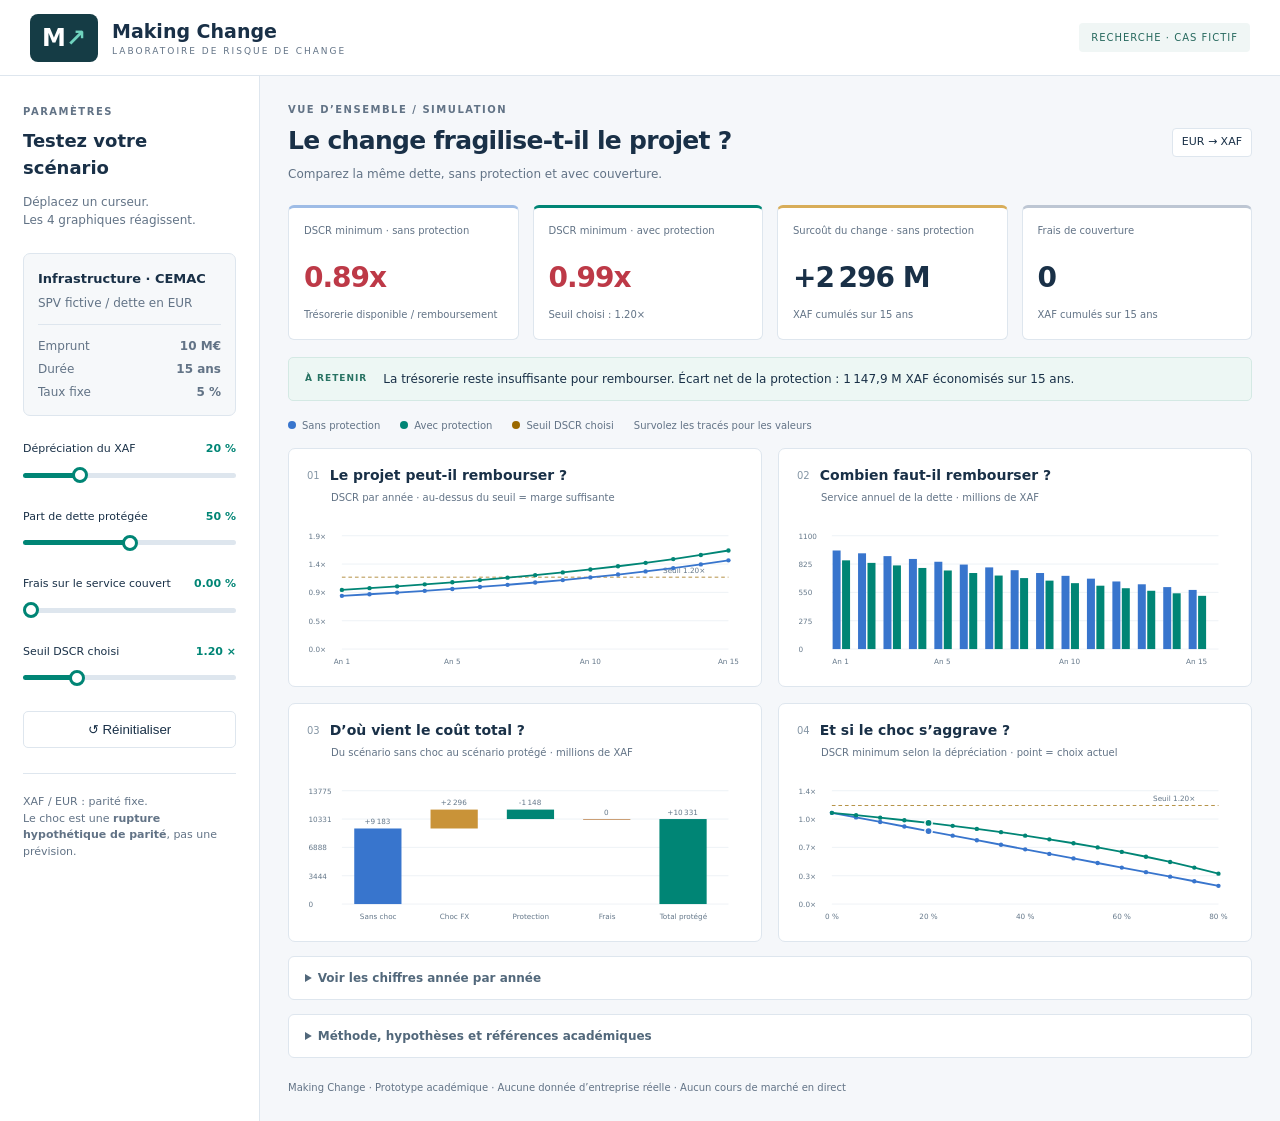
==== commit 64b0315d: "Redesign dashboard as interactive four-chart research report Co-authored-by: arena-agent <297053741+" ====
--- a/simple/index.html
+++ b/simple/index.html
@@ -1,144 +1,15 @@
-<!doctype html>
-<html lang="en">
-<head>
-<meta charset="utf-8">
-<meta name="viewport" content="width=device-width, initial-scale=1">
-<title>Making Change — Academic FX laboratory</title>
-<style>
-/* One file, no dependency, no build. White academic interface, restrained teal accent. */
-  :root{
-    --bg:#ffffff; --surface:#ffffff; --line:#cbd5e1; --ink:#172b40;
-    --soft:#475569; --dim:#475569; --mint:#08735a; --mint-dim:#438475;
-    --amber:#875600; --red:#b42332; --mono:ui-monospace,SFMono-Regular,Menlo,Consolas,monospace;
-  }
-  *{box-sizing:border-box}
-  body{margin:0;background:var(--bg);color:var(--ink);
-    font:15px/1.6 -apple-system,BlinkMacSystemFont,"Segoe UI",Roboto,Helvetica,Arial,sans-serif;
-    font-variant-numeric:tabular-nums;padding:26px 18px 60px}
-  .wrap{max-width:940px;margin:0 auto}
-  header{display:flex;align-items:baseline;gap:12px;flex-wrap:wrap;margin-bottom:6px}
-  h1{font-size:22px;margin:0;letter-spacing:-.01em}
-  .tag{font-family:var(--mono);font-size:10.5px;letter-spacing:.09em;text-transform:uppercase;
-    color:var(--amber);border:1px solid #d7bf8a;background:#fff7e5;padding:2px 7px;border-radius:3px}
-  .lede{color:var(--soft);margin:0 0 22px;max-width:640px;font-size:14.5px}
-  h2{font-size:13px;text-transform:uppercase;letter-spacing:.09em;color:var(--dim);
-    font-weight:600;margin:0 0 12px}
-  .panel{background:var(--surface);border:1px solid var(--line);border-radius:8px;
-    padding:18px;margin-bottom:16px}
-
-  /* controls */
-  .ctl{display:grid;gap:6px;margin-bottom:16px}
-  .ctl .lab{display:flex;justify-content:space-between;align-items:baseline;
-    font-size:13px;color:var(--soft)}
-  .ctl .val{font-family:var(--mono);color:var(--mint);font-size:13.5px}
-  input[type=range]{-webkit-appearance:none;appearance:none;width:100%;height:4px;
-    border-radius:9px;background:var(--line);outline:none}
-  input[type=range]::-webkit-slider-thumb{-webkit-appearance:none;width:15px;height:15px;
-    border-radius:50%;background:var(--mint);border:2px solid #06120d;cursor:pointer}
-  input[type=range]::-moz-range-thumb{width:13px;height:13px;border-radius:50%;
-    background:var(--mint);border:2px solid #06120d;cursor:pointer}
-  .hint{font-size:11.5px;color:var(--dim);line-height:1.45}
-  .grid2{display:grid;grid-template-columns:1fr 1fr;gap:0 22px}
-
-  /* kpis */
-  .kpis{display:grid;grid-template-columns:repeat(auto-fit,minmax(150px,1fr));gap:10px}
-  .kpi{background:#f1f5f9;border:1px solid var(--line);border-radius:6px;padding:12px 14px}
-  .kpi dt{font-family:var(--mono);font-size:9.5px;letter-spacing:.08em;text-transform:uppercase;
-    color:var(--dim);margin-bottom:5px}
-  .kpi dd{margin:0;font-size:21px;font-weight:600;letter-spacing:-.02em}
-  .kpi small{display:block;margin-top:3px;font-size:11px;color:var(--soft)}
-  .good{color:var(--mint)} .warn{color:var(--amber)} .bad{color:var(--red)} .mute{color:var(--dim)}
-
-  /* chart */
-  .chart{width:100%;height:auto;display:block}
-  .chart .gl{stroke:var(--line)}
-  .chart .thr{stroke:var(--amber);stroke-width:1.2;stroke-dasharray:4 3}
-  .chart .tlab{fill:var(--amber);font-size:9px;font-family:var(--mono)}
-  .chart .un{fill:#2c3a47}
-  .chart .hg{fill:var(--mint-dim)}
-  .chart .hg.hot{fill:var(--mint)}
-  .chart .xl{fill:var(--dim);font-size:9px;font-family:var(--mono);text-anchor:middle}
-  .chart .yl{fill:var(--dim);font-size:9px;font-family:var(--mono)}
-  .legend{display:flex;gap:14px;flex-wrap:wrap;font-family:var(--mono);
-    font-size:10.5px;color:var(--dim);margin-top:8px}
-  .legend i{display:inline-block;width:9px;height:9px;border-radius:2px;margin-right:5px}
-  .legend .i-un{background:#2c3a47}
-  .legend .i-hg{background:var(--mint-dim)}
-  .legend .i-thr{height:0;width:12px;border-top:2px dashed var(--amber);border-radius:0}
-
-  /* table */
-  .scroll{overflow-x:auto}
-  table{border-collapse:collapse;width:100%;font-family:var(--mono);font-size:11.5px}
-  th,td{padding:6px 9px;text-align:right;border-bottom:1px solid #dbe2ea;white-space:nowrap}
-  thead th{font-size:9.5px;letter-spacing:.06em;text-transform:uppercase;color:var(--dim);
-    font-weight:500;background:#f1f5f9}
-  tbody th{text-align:left;color:var(--soft);font-weight:400}
-  td.ok{color:var(--mint)} td.ko{color:var(--red)}
-
-  /* green block */
-  .green{border-color:#1d5745;background:#0b1a15}
-  .green h2{color:var(--mint)}
-  .green .kpi{background:#0d211b;border-color:#1d5745}
-  .note{border-left:2px solid var(--mint);background:#0d211b;color:#b8d5c8;
-    padding:10px 12px;border-radius:0 4px 4px 0;font-size:12px;line-height:1.5;margin-top:14px}
-  .note strong{color:var(--mint)}
-  .warnbox{border-left:2px solid var(--amber);background:#fff8e8;color:#634b17;
-    padding:10px 12px;border-radius:0 4px 4px 0;font-size:12px;line-height:1.5;margin-top:14px}
-  .warnbox strong{color:var(--amber)}
-
-  /* sim toggle */
-  .seg{display:inline-flex;border:1px solid var(--line);border-radius:4px;overflow:hidden;
-    margin-bottom:14px}
-  .seg button{background:#f1f5f9;color:var(--soft);border:0;padding:6px 11px;
-    font-family:var(--mono);font-size:10.5px;letter-spacing:.05em;cursor:pointer}
-  .seg button.on{background:#1d5745;color:var(--mint)}
-  .seg button+button{border-left:1px solid var(--line)}
-
-  pre{background:#080b0e;border:1px solid var(--line);border-radius:6px;padding:12px;
-    overflow-x:auto;font-family:var(--mono);font-size:11px;color:#c8d4de;margin:12px 0 0}
-  footer{color:var(--dim);font-size:11.5px;font-family:var(--mono);margin-top:26px;
-    display:flex;gap:16px;flex-wrap:wrap}
-  footer .d{color:var(--amber)}
-  @media(max-width:640px){.grid2{grid-template-columns:1fr}}
-
-a{color:#165a9f;text-underline-offset:3px} a:focus-visible,input:focus-visible{outline:3px solid #165a9f;outline-offset:4px}
-.panel p,.panel li{font-size:14px} li{margin-bottom:10px}
-[aria-label="Assumption register"] td{white-space:normal;text-align:left;font-family:system-ui,sans-serif}
-[aria-label="Assumption register"] th{text-align:left;white-space:normal}
-@media print{body{padding:0}.panel{break-inside:avoid}input{display:none}}
-
-</style>
-</head>
-<body>
-<div class="wrap">
-
-  <header>
-    <h1>Making Change</h1>
-    <span class="tag">academic prototype</span>
-  </header>
-  <p class="lede">
-    A project that earns in a local currency and borrows in a hard currency owes
-    more local currency when its money loses value. Adjust the assumptions and see
-    what it does to the debt — then what a hedge does, and what it costs.
-  </p>
-
-  <!-- ─────────── the case ─────────── -->
-  <section class="panel">
-    <h2>Classical teaching case · infrastructure SPV</h2>
-    <div class="kpis" style="margin-bottom:16px">
-      <div class="kpi"><dt>Project</dt><dd style="font-size:15px">Fictional infrastructure SPV</dd><small>CEMAC setting · not an observed company</small></div>
-      <div class="kpi"><dt>Debt</dt><dd style="font-size:15px">10,000,000 EUR</dd><small id="c-mat">15 years · 5.0 %</small></div>
-      <div class="kpi"><dt>Revenue currency</dt><dd style="font-size:15px">XAF</dd><small>pegged to the euro</small></div>
-      <div class="kpi"><dt>Rate at start</dt><dd style="font-size:15px">655.957</dd><small>XAF per 1 EUR</small></div>
-    </div>
-    <p class="hint" style="margin:0">
-      XAF/EUR is a <b>hard peg</b>: it is fixed by treaty, not by the market. So the
-      shock below is not an ordinary fluctuation — it is a <b>hypothetical break of
-      the parity</b>, an institutional event. The page labels it that way on purpose.
-    </p>
-  </section>
-
-  <section class="panel" aria-labelledby="assumptions-title">
+<!doctype html><html lang="fr"><head><meta charset="utf-8"><meta name="viewport" content="width=device-width, initial-scale=1"><title>Making Change — Risque de change</title><style>
+:root{--ink:#193047;--soft:#627386;--line:#dee6ee;--mint:#008575;--blue:#3875cd;--amber:#9b6900;--red:#bd3947}*{box-sizing:border-box}body{margin:0;background:#f5f7fa;color:var(--ink);font:14px/1.5 system-ui,-apple-system,Segoe UI,sans-serif;font-variant-numeric:tabular-nums}header{height:76px;background:white;border-bottom:1px solid var(--line);display:flex;align-items:center;gap:14px;padding:0 30px}.brand{text-decoration:none;background:#153c45;color:white;padding:6px 12px;font-size:24px;font-weight:750;border-radius:8px}.brand span{color:#70d3be}header strong{font-size:19px}.subtitle{display:block;font-size:9px;letter-spacing:2px;color:var(--soft)}.badge{margin-left:auto;font-size:10px;letter-spacing:1px;background:#f0f6f5;color:#27695e;padding:7px 12px;border-radius:4px}.layout{display:grid;grid-template-columns:260px minmax(0,1fr);max-width:1700px;margin:auto}aside{background:white;border-right:1px solid var(--line);padding:28px 23px}aside h2{font-size:18px;margin:8px 0}aside p{font-size:12px;color:var(--soft)}.eyebrow{font-size:10px;letter-spacing:1.5px;font-weight:700;color:var(--soft)}.case{background:#f6f8fa;border:1px solid var(--line);padding:14px;border-radius:7px;margin:24px 0}.case>b{font-size:13px}.case span{display:flex;justify-content:space-between;font-size:12px;color:var(--soft);margin-top:5px}hr{border:0;border-top:1px solid var(--line);margin:12px 0}.control{display:block;margin:25px 0}.control>span{display:flex;justify-content:space-between;font-size:11px;gap:5px}.control b{color:var(--mint);white-space:nowrap}input[type=range]{appearance:none;width:100%;height:5px;border-radius:10px;margin:15px 0 0;cursor:pointer}input::-webkit-slider-thumb{appearance:none;width:16px;height:16px;background:white;border:3px solid var(--mint);border-radius:50%}input::-moz-range-thumb{width:12px;height:12px;background:white;border:3px solid var(--mint);border-radius:50%}button{width:100%;background:white;border:1px solid var(--line);border-radius:5px;padding:10px;color:var(--ink);cursor:pointer}.aside-note{font-size:11px;color:var(--soft);border-top:1px solid var(--line);padding-top:20px;margin-top:25px}main{padding:26px 28px;min-width:0}.heading{display:flex;align-items:center;justify-content:space-between;margin-bottom:22px}h1{font-size:25px;letter-spacing:-.7px;margin:5px 0}.heading p{margin:0;color:var(--soft);font-size:12px}.unit{border:1px solid var(--line);padding:5px 9px;border-radius:4px;font-size:11px;white-space:nowrap;background:white}.kpis{display:grid;grid-template-columns:repeat(4,minmax(0,1fr));gap:14px}.kpi{border:1px solid var(--line);border-top:3px solid #9ebce6;background:white;padding:15px;border-radius:6px}.kpi:nth-child(2){border-top-color:var(--mint)}.kpi:nth-child(3){border-top-color:#d8ad59}.kpi:nth-child(4){border-top-color:#bdc6d3}.kpi>span{font-size:10px;color:var(--soft);display:block;min-height:30px}.kpi strong{font-size:28px;display:block;letter-spacing:-1px;margin:4px 0}.kpi small{font-size:10px;color:var(--soft)}.good{color:var(--mint)}.bad{color:var(--red)}.warn{color:var(--amber)}.takeaway{display:flex;gap:16px;align-items:center;padding:12px 16px;border:1px solid #d4e9e4;background:#edf7f4;border-radius:5px;margin:17px 0;font-size:12px}.takeaway b{font-size:9px;letter-spacing:1px;white-space:nowrap;color:#287363}.legend{display:flex;gap:20px;font-size:10px;color:var(--soft);margin:15px 0;flex-wrap:wrap}.key:before{content:'';display:inline-block;width:8px;height:8px;border-radius:50%;margin-right:6px}.blue:before{background:var(--blue)}.teal:before{background:var(--mint)}.amber:before{background:var(--amber)}.charts{display:grid;grid-template-columns:1fr 1fr;gap:16px}.visual{background:white;border:1px solid var(--line);border-radius:7px;padding:16px 18px 8px;min-width:0}.chart-title{display:flex;align-items:center;gap:10px}.chart-title>span{font-size:10px;color:#8596a5}.visual h2{font-size:14px;margin:0;font-weight:650}.visual p{font-size:10px;color:var(--soft);margin:4px 0 6px 24px}.chart{display:block;width:100%;height:auto;overflow:visible}.chart text{font:10px system-ui;fill:#65788a}.chart .gl{stroke:#e8eef3}.chart .thr{stroke:var(--amber);stroke-dasharray:5 4}.chart circle,.chart rect{cursor:help}.chart .un{fill:var(--blue)}.chart .hg{fill:var(--mint)}details{margin-top:14px;background:white;border:1px solid var(--line);border-radius:6px;padding:12px 16px;font-size:12px}summary{cursor:pointer;font-weight:600;color:#52687b}details .panel{margin-top:18px}details h2{font-size:14px}a{color:#2963a7}.scroll{overflow:auto;max-height:350px}table{width:100%;border-collapse:collapse;font-size:11px;margin-top:12px}th,td{text-align:right;white-space:nowrap;padding:8px;border-bottom:1px solid var(--line)}th:first-child{text-align:left}details .panel td{white-space:normal}footer{font-size:10px;color:var(--soft);padding-top:22px}:focus-visible{outline:3px solid #3875cd;outline-offset:4px}@media(min-width:1500px){main{padding:30px 40px}.visual{padding:20px}}@media(max-width:1100px){.layout{grid-template-columns:220px minmax(0,1fr)}main{padding:20px}.kpis{grid-template-columns:1fr 1fr}.kpi>span{min-height:0}.charts{grid-template-columns:1fr}}@media(max-width:650px){header{padding:0 16px}.badge{display:none}.layout{display:block}aside{border:0;padding:18px}.case{margin:12px 0}.control{margin:14px 0}aside p,.aside-note{display:none}h1{font-size:22px}.unit{display:none}main{padding:16px}.takeaway{align-items:flex-start}.kpi strong{font-size:24px}}@media print{aside,button{display:none}.layout{display:block}.charts{grid-template-columns:1fr 1fr}.visual{break-inside:avoid}}
+
+</style></head><body>
+<header><a class="brand" href="./">M<span>↗</span></a><div><strong>Making Change</strong><span class="subtitle">LABORATOIRE DE RISQUE DE CHANGE</span></div><span class="badge">RECHERCHE · CAS FICTIF</span></header>
+<div class="layout"><aside><div class="eyebrow">PARAMÈTRES</div><h2>Testez votre scénario</h2><p>Déplacez un curseur.<br>Les 4 graphiques réagissent.</p><div class="case"><b>Infrastructure · CEMAC</b><span>SPV fictive / dette en EUR</span><hr><span>Emprunt <b>10 M€</b></span><span>Durée <b>15 ans</b></span><span>Taux fixe <b>5 %</b></span></div><label class="control" for="shock"><span>Dépréciation du XAF<b><span id="shock-val">20</span> %</b></span><input id="shock" type="range" min="0" max="80" step="1" value="20"></label><label class="control" for="cov"><span>Part de dette protégée<b><span id="cov-val">50</span> %</b></span><input id="cov" type="range" min="0" max="100" step="5" value="50"></label><label class="control" for="cost"><span>Frais sur le service couvert<b><span id="cost-val">0</span> %</b></span><input id="cost" type="range" min="0" max="5" step="0.25" value="0"></label><label class="control" for="thr"><span>Seuil DSCR choisi<b><span id="thr-val">1.2</span> ×</b></span><input id="thr" type="range" min="0.8" max="2.5" step="0.05" value="1.2"></label><button id="reset" type="button">↺ Réinitialiser</button><div class="aside-note">XAF / EUR : parité fixe.<br>Le choc est une <b>rupture hypothétique de parité</b>, pas une prévision.</div></aside>
+<main><div class="heading"><div><div class="eyebrow">VUE D’ENSEMBLE / SIMULATION</div><h1>Le change fragilise-t-il le projet ?</h1><p>Comparez la même dette, sans protection et avec couverture.</p></div><span class="unit">EUR → XAF</span></div>
+<div class="kpis"><div class="kpi"><span>DSCR minimum · sans protection</span><strong id="k-dscr-un">—</strong><small>Trésorerie disponible / remboursement</small></div><div class="kpi"><span>DSCR minimum · avec protection</span><strong id="k-dscr-hg">—</strong><small id="k-dscr-sub">—</small></div><div class="kpi"><span>Surcoût du change · sans protection</span><strong id="k-extra">—</strong><small>XAF cumulés sur 15 ans</small></div><div class="kpi"><span>Frais de couverture</span><strong id="k-cost">—</strong><small>XAF cumulés sur 15 ans</small></div></div>
+<div class="takeaway" role="status" aria-live="polite"><b>À RETENIR</b><span id="insight">—</span></div>
+<div class="legend"><span class="key blue">Sans protection</span><span class="key teal">Avec protection</span><span class="key amber">Seuil DSCR choisi</span><span>Survolez les tracés pour les valeurs</span></div><div class="charts"><section class="visual"><div class="chart-title"><span>01</span><h2>Le projet peut-il rembourser ?</h2></div><p>DSCR par année · au-dessus du seuil = marge suffisante</p><svg class="chart" viewBox="0 0 600 230" role="img" aria-label="Le projet peut-il rembourser ?"><g id="chart-inner"></g></svg></section><section class="visual"><div class="chart-title"><span>02</span><h2>Combien faut-il rembourser ?</h2></div><p>Service annuel de la dette · millions de XAF</p><svg class="chart" viewBox="0 0 600 230" role="img" aria-label="Combien faut-il rembourser ?"><g id="service-chart"></g></svg></section><section class="visual"><div class="chart-title"><span>03</span><h2>D’où vient le coût total ?</h2></div><p>Du scénario sans choc au scénario protégé · millions de XAF</p><svg class="chart" viewBox="0 0 600 230" role="img" aria-label="D’où vient le coût total ?"><g id="bridge-chart"></g></svg></section><section class="visual"><div class="chart-title"><span>04</span><h2>Et si le choc s’aggrave ?</h2></div><p>DSCR minimum selon la dépréciation · point = choix actuel</p><svg class="chart" viewBox="0 0 600 230" role="img" aria-label="Et si le choc s’aggrave ?"><g id="sensitivity-chart"></g></svg></section></div>
+<details><summary>Voir les chiffres année par année</summary><div class="scroll"><table id="table"><thead><tr><th>Année</th><th>Service EUR</th><th>XAF/EUR</th><th>Sans protection XAF</th><th>Avec protection XAF</th><th>DSCR sans</th><th>DSCR avec</th></tr></thead><tbody></tbody></table></div></details>
+<details><summary>Méthode, hypothèses et références académiques</summary><p>Cas pédagogique construit, non calibré sur une entreprise réelle. Les références encadrent la question de recherche, pas les paramètres numériques. DSCR inférieur à 1 : trésorerie insuffisante pour le service de la dette. Au-dessus de 1 mais sous le seuil choisi : dette couverte, marge cible non atteinte.</p><p>Couverture théorique au spot initial (655,957 XAF/EUR), sans courbe de taux ni contrainte de liquidité. CFADS constant : 850 M XAF/an. Frais appliqués au service annuel couvert. Résultats nominaux cumulés, non actualisés. Simulation, pas un conseil financier.</p>  <section class="panel" aria-labelledby="assumptions-title">
     <h2 id="assumptions-title">Assumptions and provenance</h2>
     <p>This is a <strong>constructed teaching case</strong>, not a published business-school case or an empirical company study. No real company is assigned invented financial data.</p>
     <table aria-label="Assumption register"><thead><tr><th>Parameter</th><th>Assumption / status</th></tr></thead><tbody>
@@ -154,111 +25,6 @@
     <p class="hint">DSCR = annual cash flow available for debt service (CFADS) / annual debt service in XAF, including the illustrative hedge charge in the hedged scenario. CFADS does not react to FX, inflation or operations. The shock is applied in every year; results are nominal, not discounted.</p>
   </section>
 
-  <!-- ─────────── controls ─────────── -->
-  <section class="panel">
-    <h2>What you control</h2>
-
-    <div class="ctl">
-      <div class="lab">
-        <span>Simulated depreciation of the XAF</span>
-        <span class="val"><span id="shock-val">20</span> %</span>
-      </div>
-      <input id="shock" type="range" min="0" max="80" step="1" value="20" aria-label="shock">
-      <div class="hint">A 20 % loss of value is a 25 % rise in the rate — not the same number.</div>
-    </div>
-
-    <div class="grid2">
-      <div class="ctl">
-        <div class="lab">
-          <span>Share of debt service hedged</span>
-          <span class="val"><span id="cov-val">50</span> %</span>
-        </div>
-        <input id="cov" type="range" min="0" max="100" step="5" value="50" aria-label="coverage">
-        <div class="hint">0 % = no protection · 100 % = fully locked in advance.</div>
-      </div>
-
-      <div class="ctl">
-        <div class="lab">
-          <span>Cost of the hedge</span>
-          <span class="val"><span id="cost-val">0.00</span> % of covered service</span>
-        </div>
-        <input id="cost" type="range" min="0" max="5" step="0.25" value="0" aria-label="cost">
-        <div class="hint">Zero is a choice you make, not a fact about the market.</div>
-      </div>
-    </div>
-
-    <div class="ctl" style="margin-bottom:0">
-      <div class="lab">
-        <span>Minimum DSCR you would accept</span>
-        <span class="val"><span id="thr-val">1.20</span>x</span>
-      </div>
-      <input id="thr" type="range" min="0.8" max="2.5" step="0.05" value="1.2" aria-label="threshold">
-      <div class="hint">Your covenant assumption: the model does not know your lender's.</div>
-    </div>
-  </section>
-
-  <!-- ─────────── kpis ─────────── -->
-  <section class="panel">
-    <h2>What it does</h2>
-    <div class="kpis">
-      <div class="kpi">
-        <dt>Extra local service</dt>
-        <dd class="bad" id="k-extra">—</dd>
-        <small id="k-extra-sub">XAF over the whole loan</small>
-      </div>
-      <div class="kpi">
-        <dt>Min DSCR unhedged</dt>
-        <dd id="k-dscr-un">—</dd>
-        <small>worst year</small>
-      </div>
-      <div class="kpi">
-        <dt>Min DSCR hedged</dt>
-        <dd id="k-dscr-hg">—</dd>
-        <small id="k-dscr-sub">threshold 1.20x</small>
-      </div>
-      <div class="kpi">
-        <dt>Cost of the hedge</dt>
-        <dd class="warn" id="k-cost">—</dd>
-        <small>XAF, whole loan</small>
-      </div>
-    </div>
-
-    <div style="margin-top:20px">
-      <h2 style="margin-bottom:8px">DSCR year by year</h2>
-      <svg class="chart" id="chart" viewBox="0 0 720 210" role="img"
-           aria-label="Minimum DSCR per year, hedged and unhedged">
-        <g id="chart-inner"></g>
-      </svg>
-      <div class="legend">
-        <span><i class="i-un"></i>unhedged</span>
-        <span><i class="i-hg"></i>hedged</span>
-        <span><i class="i-thr"></i>your threshold</span>
-        <span>· below 1.00x the project does not cover its debt</span>
-      </div>
-    </div>
-
-    <div class="scroll" style="margin-top:14px;max-height:320px;overflow-y:auto">
-      <table id="table">
-        <thead><tr>
-          <th>Year</th><th>Service (EUR)</th><th>Rate</th>
-          <th>Unhedged (XAF)</th><th>Hedged (XAF)</th><th>DSCR un</th><th>DSCR hedged</th>
-        </tr></thead>
-        <tbody></tbody>
-      </table>
-    </div>
-  </section>
-
-  <!-- ─────────── limits ─────────── -->
-  <section class="panel">
-    <h2>What this does not say</h2>
-    <div class="warnbox">
-      <strong>Illustrative simulation, not advice.</strong> No probability is attached to
-      any shock; the locked hedge rate is fixed at initial spot and the charge is chosen by you, never quoted; debt amortises
-      in equal slices, cash available is constant; no taxes, reserves, covenant enforcement or
-      construction period. Comparing two scenarios shows a mechanism — not a proven effect.
-    </div>
-  </section>
-
   <section class="panel" id="references">
     <h2>Academic framework — not model validation</h2>
     <p>These selected references motivate the research question. <strong>None validates the numerical calibration, the flat hedge rate or a causal gain from hedging in this prototype.</strong></p>
@@ -272,12 +38,8 @@
     <p class="hint">The carbon panel is withdrawn at this academic stage: no project baseline, additionality assessment or verified emissions dataset supports it. No environmental impact conclusion is made.</p>
   </section>
 
-  <footer>
-    <span>Making Change project contributors</span>
-    <span class="d">no individual is named · no market execution</span>
-  </footer>
-</div>
-<script>
+<p>What this does not say: this constructed teaching case is not advice; the stress is a hypothetical break of the parity.</p></details>
+<footer>Making Change · Prototype académique · Aucune donnée d’entreprise réelle · Aucun cours de marché en direct</footer></main></div><script>
 "use strict";
 
 /* ───────────────────────── the model ─────────────────────────
@@ -315,8 +77,8 @@
 }
 
 /* ───────────────────────── formatting ───────────────────────── */
-const fmt = (n, d) => n.toLocaleString("en-US", {minimumFractionDigits: d || 0, maximumFractionDigits: d || 0});
-const millions = n => (n / 1e6).toLocaleString("en-US", {maximumFractionDigits: 0}) + " M";
+const fmt = (n, d) => n.toLocaleString("fr-FR", {minimumFractionDigits: d || 0, maximumFractionDigits: d || 0});
+const millions = n => (n / 1e6).toLocaleString("fr-FR", {maximumFractionDigits: 0}) + " M";
 const dscr = n => n.toFixed(2) + "x";
 
 /* ───────────────────────── render ───────────────────────── */
@@ -367,11 +129,12 @@
   el("k-dscr-un").className = minUn < i.threshold ? "bad" : "good";
   el("k-dscr-hg").textContent = dscr(minHg);
   el("k-dscr-hg").className = minHg < i.threshold ? "bad" : "good";
-  el("k-dscr-sub").textContent = "threshold " + i.threshold.toFixed(2) + "x";
+  el("k-dscr-sub").textContent = "Seuil choisi : " + i.threshold.toFixed(2) + "×";
   el("k-cost").textContent = cost > 0 ? millions(cost) : "0";
   el("k-cost").className = cost > 0 ? "warn" : "mute";
 
   drawChart(rows, i.threshold);
+  drawOtherCharts(rows,i,noShock,serviceUn,serviceHg,cost);
 
   // table
   el("table").querySelector("tbody").innerHTML = rows.map(r => `
@@ -388,48 +151,64 @@
 
 }
 
-/* SVG chart, hand-drawn: two bars per year, plus the threshold line. */
+/* Four linked SVG visuals; no external runtime or market feed. */
+const BLUE = '#3875cd', TEAL = '#008575', AMBER = '#9b6900';
+function axes(max, suffix, ticks) {
+  let s = '';
+  for (let k = 0; k <= 4; k++) {
+    const v = max * k / 4, y = 190 - k * 39;
+    s += `<line class="gl" x1="48" x2="580" y1="${y}" y2="${y}"/><text x="2" y="${y+4}">${v.toFixed(suffix==='×'?1:0)}${suffix}</text>`;
+  }
+  ticks.forEach(([x,label]) => s += `<text text-anchor="middle" x="${x}" y="211">${label}</text>`);
+  return s;
+}
+function poly(values, max, color, title) {
+  const points = values.map((v,k) => [48+k*532/(values.length-1),190-v/max*156]);
+  return `<polyline fill="none" stroke="${color}" stroke-width="2.5" points="${points.map(p=>p.join(',')).join(' ')}"/>` + points.map(([x,y],k)=>`<circle cx="${x}" cy="${y}" r="3" fill="${color}" tabindex="0"><title>${title(k,values[k])}</title></circle>`).join('');
+}
+function thresholdLine(threshold,max) {
+  const y=190-threshold/max*156;
+  return `<line class="thr" x1="48" x2="580" y1="${y}" y2="${y}"/><text x="490" y="${y-6}">Seuil ${threshold.toFixed(2)}×</text>`;
+}
 function drawChart(rows, threshold) {
-  const W = 720, H = 210, left = 40, base = 172, h = 148;
-  const slot = (W - left - 14) / rows.length;
-  const values = rows.flatMap(r => [r.dscrUn, r.dscrHg]);
-  const max = Math.max(...values, threshold) * 1.2;
-
-  let s = "";
-  [0, .25, .5, .75, 1].forEach(f => {
-    const y = base - f * h;
-    s += `<line class="gl" x1="${left}" x2="${W - 10}" y1="${y}" y2="${y}"/>`;
-    s += `<text class="yl" x="0" y="${y + 3}">${(f * max).toFixed(2)}x</text>`;
+  const max = Math.max(threshold,...rows.flatMap(r=>[r.dscrUn,r.dscrHg]))*1.15;
+  let s=axes(max,'×',[1,5,10,15].map(n=>[48+(n-1)*532/14,'An '+n]));
+  s+=thresholdLine(threshold,max);
+  s+=poly(rows.map(r=>r.dscrUn),max,BLUE,(k,v)=>`Année ${k+1}, sans protection : ${v.toFixed(2)}×`);
+  s+=poly(rows.map(r=>r.dscrHg),max,TEAL,(k,v)=>`Année ${k+1}, avec protection : ${v.toFixed(2)}×`);
+  el('chart-inner').innerHTML=s;
+}
+function drawOtherCharts(rows,i,noShock,serviceUn,serviceHg,cost) {
+  const max=Math.max(...rows.flatMap(r=>[r.uncovered,r.hedged]))/1e6*1.15;
+  let s=axes(max,'',[1,5,10,15].map(n=>[60+(n-1)*35,'An '+n]));
+  rows.forEach((r,k)=>{
+    [r.uncovered,r.hedged].forEach((v,j)=>{const h=v/1e6/max*156;s+=`<rect x="${49+k*35+j*13}" y="${190-h}" width="11" height="${h}" fill="${j?TEAL:BLUE}" tabindex="0"><title>Année ${r.year}, ${j?'avec':'sans'} protection : ${fmt(v)} XAF</title></rect>`;});
   });
-
-  const yThr = base - (threshold / max) * h;
-  s += `<line class="thr" x1="${left}" x2="${W - 10}" y1="${yThr}" y2="${yThr}"/>`;
-  s += `<text class="tlab" x="${left + 4}" y="${yThr - 4}">threshold ${threshold.toFixed(2)}x</text>`;
-
-  rows.forEach((r, idx) => {
-    const x = left + 4 + idx * slot;
-    const bw = Math.max(slot * 0.32, 5);
-    const yUn = base - (r.dscrUn / max) * h;
-    const yHg = base - (r.dscrHg / max) * h;
-    s += `<rect class="un" x="${x}" y="${yUn}" width="${bw}" height="${base - yUn}"/>`;
-    s += `<rect class="hg ${r.dscrHg >= threshold ? "hot" : ""}" x="${x + bw + 1}" y="${yHg}" width="${bw}" height="${base - yHg}"/>`;
-    if (idx === 0 || idx === rows.length - 1 || (idx + 1) % 3 === 0) {
-      s += `<text class="xl" x="${x + bw}" y="${base + 14}">${r.year}</text>`;
-    }
-  });
-  s += `<line class="gl" x1="${left}" x2="${W - 10}" y1="${base}" y2="${base}"/>`;
-  el("chart-inner").innerHTML = s;
+  el('service-chart').innerHTML=s;
+  // True cumulative waterfall: baseline + FX shock - gross protection + fee = hedged total.
+  const gross=serviceUn-serviceHg+cost;
+  const steps=[['Sans choc',0,noShock,BLUE],['Choc FX',noShock,serviceUn,'#c99338'],['Protection',serviceUn,serviceUn-gross,TEAL],['Frais',serviceUn-gross,serviceHg,'#bc7e45'],['Total protégé',0,serviceHg,TEAL]];
+  const wm=Math.max(serviceUn,serviceHg,noShock)/1e6*1.2;
+  s=axes(wm,'',steps.map((r,k)=>[98+k*105,r[0]]));
+  steps.forEach(([label,a,b,color],k)=>{const x=65+k*105,y=190-Math.max(a,b)/1e6/wm*156,h=Math.abs(b-a)/1e6/wm*156; s+=`<rect x="${x}" y="${y}" width="65" height="${Math.max(h,1)}" fill="${color}" tabindex="0"><title>${label} : ${fmt(b-a)} XAF</title></rect><text text-anchor="middle" x="${x+32}" y="${y-6}">${b-a>0?'+':''}${fmt((b-a)/1e6)}</text>`;
+  });el('bridge-chart').innerHTML=s;
+  const shocks=Array.from({length:17},(_,k)=>k*.05);
+  const series=shocks.map(d=>{const rr=simulate(d,i.coverage,i.cost,CASE.rate);return [Math.min(...rr.map(r=>r.dscrUn)),Math.min(...rr.map(r=>r.dscrHg))];});
+  const sm=Math.max(i.threshold,...series.flat())*1.15;
+  s=axes(sm,'×',[0,20,40,60,80].map(v=>[48+v/80*532,v+' %']));
+  s+=thresholdLine(i.threshold,sm);
+  [0,1].forEach(j=>s+=poly(series.map(r=>r[j]),sm,j?TEAL:BLUE,(k,v)=>`Choc ${k*5} %, ${j?'avec':'sans'} protection : ${v.toFixed(2)}×`));
+  const current=rows[0];[current.dscrUn,current.dscrHg].forEach((v,j)=>s+=`<circle cx="${48+i.shock/.8*532}" cy="${190-v/sm*156}" r="5" fill="${j?TEAL:BLUE}" stroke="white" stroke-width="2"><title>Choix actuel : ${v.toFixed(2)}×</title></circle>`);
+  el('sensitivity-chart').innerHTML=s;
+  const min=Math.min(...rows.map(r=>r.dscrHg));
+  const status=min<1?'La trésorerie reste insuffisante pour rembourser.':min<i.threshold?'Le projet rembourse, mais reste sous votre seuil de sécurité.':'Le projet atteint votre seuil de sécurité.';
+  el('insight').textContent=`${status} Écart net de la protection : ${fmt((serviceUn-serviceHg)/1e6,1)} M XAF ${serviceUn>=serviceHg?'économisés':'de surcoût (valeur négative)'} sur 15 ans.`;
 }
 
 /* wire the sliders */
-["shock", "cov", "cost", "thr"].forEach(id => {
-  el(id).addEventListener("input", render);
-});
+['shock','cov','cost','thr'].forEach(id=>el(id).addEventListener('input',render));
+el('reset').addEventListener('click',()=>{['shock','cov','cost','thr'].forEach((id,k)=>el(id).value=[20,50,0,1.2][k]);render();});
 render();
-
-/* expose the engine for a one-line check in the console or from Node */
-if (typeof window !== "undefined") window.mcSimulate = simulate;
-
-</script>
-</body>
-</html>
+if (typeof window !== 'undefined') window.mcSimulate=simulate;
+
+</script></body></html>
